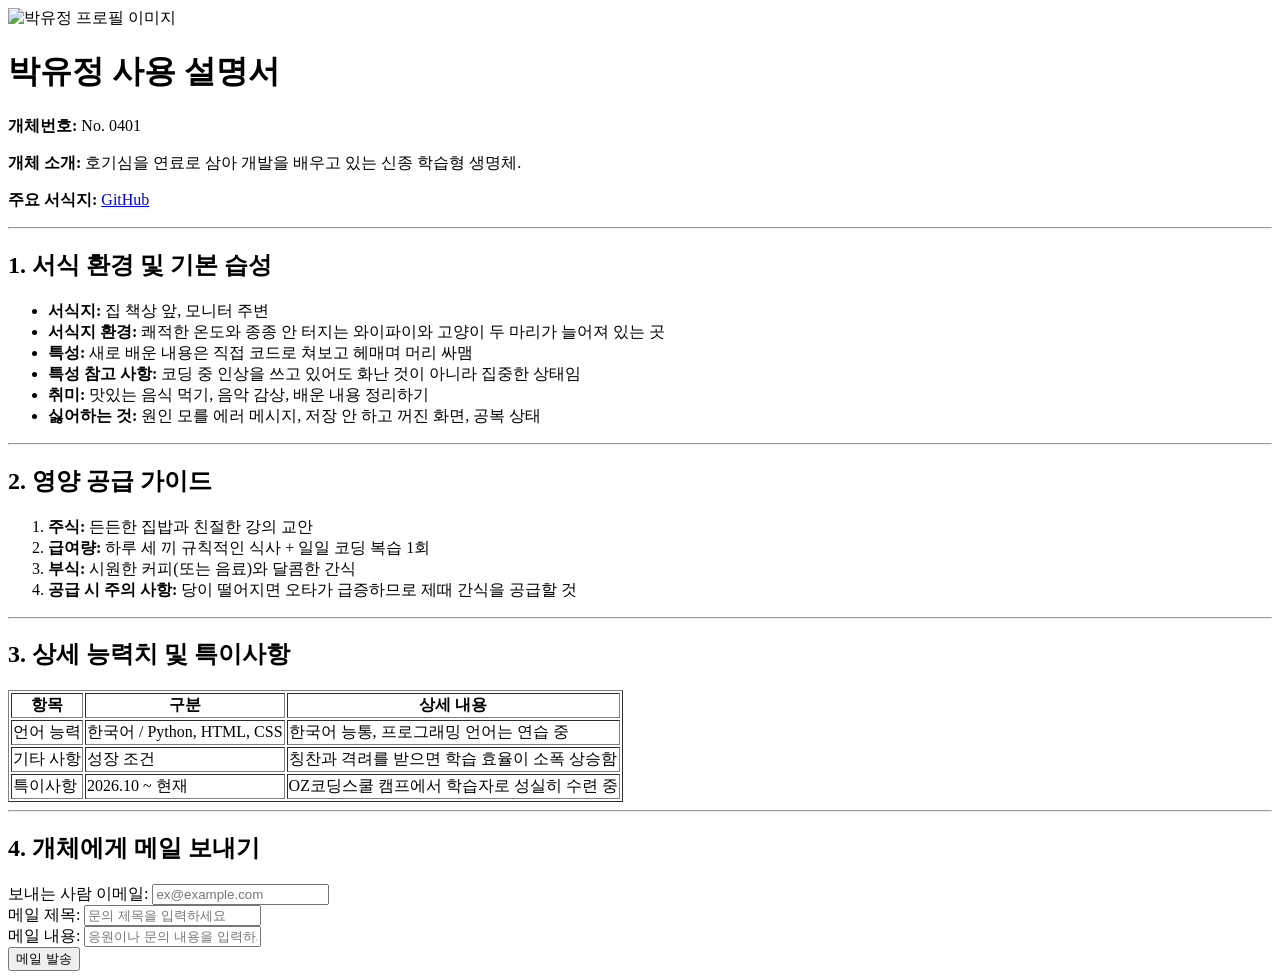
==== HTML_CSS/day1/resume_v1.html @ 0788b46f "Add HTML/CSS day1 assignment and folder tree" ====
<!DOCTYPE html>
<html lang="ko">

<head>
    <meta charset="UTF-8">
    <meta name="viewport" content="width=device-width, initial-scale=1.0">
    <title>박유정 사용설명서 (Resume)</title>
    <!-- CSS까지 적용하고 싶을 때만 아래 줄을 유지하세요 -->
    <link rel="stylesheet" href="./style.css">
</head>

<body>
    <!-- <img> 프로필 이미지 -->
    <img src="" alt="박유정 프로필 이미지" width="150">
    
    <!-- <h>, <p> 태그 활용 소개 -->
    <h1>박유정 사용 설명서</h1>
    <p><strong>개체번호:</strong> No. 0401</p>
    <p><strong>개체 소개:</strong> 호기심을 연료로 삼아 개발을 배우고 있는 신종 학습형 생명체.</p>
    <p>
        <strong>주요 서식지:</strong>
        <!-- <a> 태그 활용 깃허브 레포지토리 링크 -->
        <a href="https://github.com/RJ-Park">GitHub</a>
    </p>
    
    <hr>
    <!-- <ul>, <li> 태그 활용 -->
    <h2>1. 서식 환경 및 기본 습성</h2>
    <ul>
        <li><strong>서식지:</strong> 집 책상 앞, 모니터 주변</li>
        <li><strong>서식지 환경:</strong> 쾌적한 온도와 종종 안 터지는 와이파이와 고양이 두 마리가 늘어져 있는 곳</li>
        <li><strong>특성:</strong> 새로 배운 내용은 직접 코드로 쳐보고 헤매며 머리 싸맴</li>
        <li><strong>특성 참고 사항:</strong> 코딩 중 인상을 쓰고 있어도 화난 것이 아니라 집중한 상태임</li>
        <li><strong>취미:</strong> 맛있는 음식 먹기, 음악 감상, 배운 내용 정리하기</li>
        <li><strong>싫어하는 것:</strong> 원인 모를 에러 메시지, 저장 안 하고 꺼진 화면, 공복 상태</li>
    </ul>
    
    <hr>
    <!-- <ol>, <li> 태그 활용 -->
    <h2>2. 영양 공급 가이드</h2>
    <ol>
        <li><strong>주식:</strong> 든든한 집밥과 친절한 강의 교안</li>
        <li><strong>급여량:</strong> 하루 세 끼 규칙적인 식사 + 일일 코딩 복습 1회</li>
        <li><strong>부식:</strong> 시원한 커피(또는 음료)와 달콤한 간식</li>
        <li><strong>공급 시 주의 사항:</strong> 당이 떨어지면 오타가 급증하므로 제때 간식을 공급할 것</li>
    </ol>
    
    <hr>
    <!-- <table>, <thead>, <tbody>, <tr>, <th>, <td> 태그 활용 -->
    <h2>3. 상세 능력치 및 특이사항</h2>
    <table border="1">
        <thead>
            <tr>
                <th>항목</th>
                <th>구분</th>
                <th>상세 내용</th>
            </tr>
        </thead>
        <tbody>
            <tr>
                <td>언어 능력</td>
                <td>한국어 / Python, HTML, CSS</td>
                <td>한국어 능통, 프로그래밍 언어는 연습 중</td>
            </tr>
            <tr>
                <td>기타 사항</td>
                <td>성장 조건</td>
                <td>칭찬과 격려를 받으면 학습 효율이 소폭 상승함</td>
            </tr>
            <tr>
                <td>특이사항</td>
                <td>2026.10 ~ 현재</td>
                <td>OZ코딩스쿨 캠프에서 학습자로 성실히 수련 중</td>
            </tr>
        </tbody>
    </table>
    
    <hr>
    <!-- <form>, <input>, <button> 태그 활용 메일 발송 폼 -->
    <h2>4. 개체에게 메일 보내기</h2>
    <form action="https://httpbin.org/post" method="post">
        보내는 사람 이메일: <input type="email" name="email" placeholder="ex@example.com"><br>
        메일 제목: <input type="text" name="title" placeholder="문의 제목을 입력하세요"><br>
        메일 내용: <input type="text" name="message" placeholder="응원이나 문의 내용을 입력하세요"><br>
        <button type="submit">메일 발송</button>
    </form>

</body>

</html>
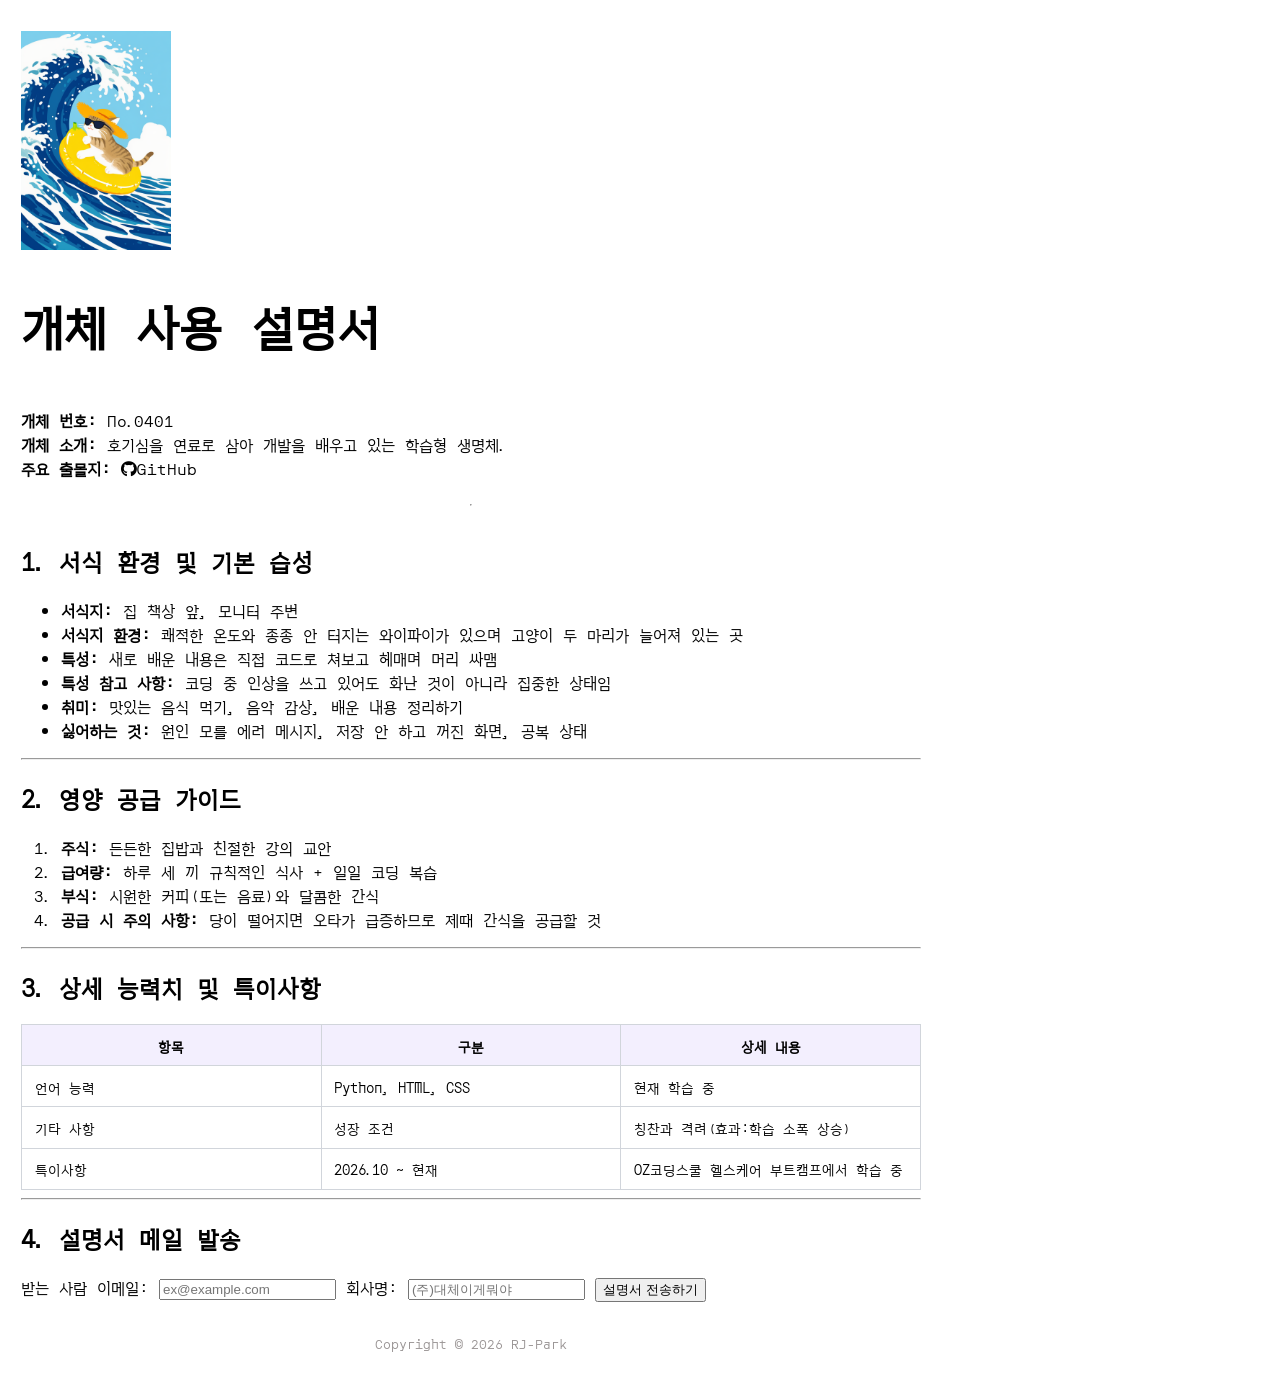
==== commit 6c08af60: "과제 폴더 업데이트" ====
--- a/HTML_CSS/day1/resume_v1.html
+++ b/HTML_CSS/day1/resume_v1.html
@@ -4,87 +4,110 @@
 <head>
     <meta charset="UTF-8">
     <meta name="viewport" content="width=device-width, initial-scale=1.0">
-    <title>박유정 사용설명서 (Resume)</title>
-    <!-- CSS까지 적용하고 싶을 때만 아래 줄을 유지하세요 -->
+    <title>개체 사용설명서 (Resume)</title>
+    <!-- 외부 CSS -->
+    <!-- Fontawesome -->
+    <link rel="stylesheet" href="https://cdnjs.cloudflare.com/ajax/libs/font-awesome/6.5.1/css/all.min.css">
     <link rel="stylesheet" href="./style.css">
+
+    <!-- Google fonts  -->
+    <link rel="preconnect" href="https://fonts.googleapis.com">
+    <link rel="preconnect" href="https://fonts.gstatic.com" crossorigin>
+    <link href="https://fonts.googleapis.com/css2?family=Orbit&display=swap" rel="stylesheet">
 </head>
 
 <body>
-    <!-- <img> 프로필 이미지 -->
-    <img src="" alt="박유정 프로필 이미지" width="150">
-    
-    <!-- <h>, <p> 태그 활용 소개 -->
-    <h1>박유정 사용 설명서</h1>
-    <p><strong>개체번호:</strong> No. 0401</p>
-    <p><strong>개체 소개:</strong> 호기심을 연료로 삼아 개발을 배우고 있는 신종 학습형 생명체.</p>
-    <p>
-        <strong>주요 서식지:</strong>
-        <!-- <a> 태그 활용 깃허브 레포지토리 링크 -->
-        <a href="https://github.com/RJ-Park">GitHub</a>
-    </p>
-    
-    <hr>
-    <!-- <ul>, <li> 태그 활용 -->
-    <h2>1. 서식 환경 및 기본 습성</h2>
-    <ul>
-        <li><strong>서식지:</strong> 집 책상 앞, 모니터 주변</li>
-        <li><strong>서식지 환경:</strong> 쾌적한 온도와 종종 안 터지는 와이파이와 고양이 두 마리가 늘어져 있는 곳</li>
-        <li><strong>특성:</strong> 새로 배운 내용은 직접 코드로 쳐보고 헤매며 머리 싸맴</li>
-        <li><strong>특성 참고 사항:</strong> 코딩 중 인상을 쓰고 있어도 화난 것이 아니라 집중한 상태임</li>
-        <li><strong>취미:</strong> 맛있는 음식 먹기, 음악 감상, 배운 내용 정리하기</li>
-        <li><strong>싫어하는 것:</strong> 원인 모를 에러 메시지, 저장 안 하고 꺼진 화면, 공복 상태</li>
-    </ul>
-    
-    <hr>
-    <!-- <ol>, <li> 태그 활용 -->
-    <h2>2. 영양 공급 가이드</h2>
-    <ol>
-        <li><strong>주식:</strong> 든든한 집밥과 친절한 강의 교안</li>
-        <li><strong>급여량:</strong> 하루 세 끼 규칙적인 식사 + 일일 코딩 복습 1회</li>
-        <li><strong>부식:</strong> 시원한 커피(또는 음료)와 달콤한 간식</li>
-        <li><strong>공급 시 주의 사항:</strong> 당이 떨어지면 오타가 급증하므로 제때 간식을 공급할 것</li>
-    </ol>
-    
-    <hr>
-    <!-- <table>, <thead>, <tbody>, <tr>, <th>, <td> 태그 활용 -->
-    <h2>3. 상세 능력치 및 특이사항</h2>
-    <table border="1">
-        <thead>
-            <tr>
-                <th>항목</th>
-                <th>구분</th>
-                <th>상세 내용</th>
-            </tr>
-        </thead>
-        <tbody>
-            <tr>
-                <td>언어 능력</td>
-                <td>한국어 / Python, HTML, CSS</td>
-                <td>한국어 능통, 프로그래밍 언어는 연습 중</td>
-            </tr>
-            <tr>
-                <td>기타 사항</td>
-                <td>성장 조건</td>
-                <td>칭찬과 격려를 받으면 학습 효율이 소폭 상승함</td>
-            </tr>
-            <tr>
-                <td>특이사항</td>
-                <td>2026.10 ~ 현재</td>
-                <td>OZ코딩스쿨 캠프에서 학습자로 성실히 수련 중</td>
-            </tr>
-        </tbody>
-    </table>
-    
-    <hr>
-    <!-- <form>, <input>, <button> 태그 활용 메일 발송 폼 -->
-    <h2>4. 개체에게 메일 보내기</h2>
-    <form action="https://httpbin.org/post" method="post">
-        보내는 사람 이메일: <input type="email" name="email" placeholder="ex@example.com"><br>
-        메일 제목: <input type="text" name="title" placeholder="문의 제목을 입력하세요"><br>
-        메일 내용: <input type="text" name="message" placeholder="응원이나 문의 내용을 입력하세요"><br>
-        <button type="submit">메일 발송</button>
-    </form>
+    <!-- 헤더 -->
+    <div id="contents">
+        <header>
+            <img src="./surfingcat.webp" alt="프로필 이미지" width="150">
+            <h1>개체 사용 설명서</h1>
+        </header>
 
+        <div id="profile">
+            <p>
+                <span><b>개체 번호:</b> No.0401</span><br>
+                <span><b>개체 소개:</b> 호기심을 연료로 삼아 개발을 배우고 있는 학습형 생명체.</span><br>
+                <span><b>주요 출몰지:</b>
+                    <a href="https://github.com/RJ-Park" id="github">
+                        <i class="fa-brands fa-github"></i>GitHub
+                    </a>
+                </span>
+            </p>
+        </div>
+        <hr>
+
+        <!-- 메인  -->
+        <main>
+            <section class="resume-section">
+                <h2>1. 서식 환경 및 기본 습성</h2>
+                <ul>
+                    <li><strong>서식지:</strong> 집 책상 앞, 모니터 주변</li>
+                    <li><strong>서식지 환경:</strong> 쾌적한 온도와 종종 안 터지는 와이파이가 있으며 고양이 두 마리가 늘어져 있는 곳</li>
+                    <li><strong>특성:</strong> 새로 배운 내용은 직접 코드로 쳐보고 헤매며 머리 싸맴</li>
+                    <li><strong>특성 참고 사항:</strong> 코딩 중 인상을 쓰고 있어도 화난 것이 아니라 집중한 상태임</li>
+                    <li><strong>취미:</strong> 맛있는 음식 먹기, 음악 감상, 배운 내용 정리하기</li>
+                    <li><strong>싫어하는 것:</strong> 원인 모를 에러 메시지, 저장 안 하고 꺼진 화면, 공복 상태</li>
+                </ul>
+                <hr>
+
+                <h2>2. 영양 공급 가이드</h2>
+                <ol>
+                    <li><strong>주식:</strong> 든든한 집밥과 친절한 강의 교안</li>
+                    <li><strong>급여량:</strong> 하루 세 끼 규칙적인 식사 + 일일 코딩 복습</li>
+                    <li><strong>부식:</strong> 시원한 커피(또는 음료)와 달콤한 간식</li>
+                    <li><strong>공급 시 주의 사항:</strong> 당이 떨어지면 오타가 급증하므로 제때 간식을 공급할 것</li>
+                </ol>
+                <hr>
+            </section>
+
+            <!-- 테이블 -->
+            <section class="resume-section">
+                <h2>3. 상세 능력치 및 특이사항</h2>
+                <table class="ability-table">
+                    <thead>
+                        <tr>
+                            <th>항목</th>
+                            <th>구분</th>
+                            <th>상세 내용</th>
+                        </tr>
+                    </thead>
+                    <tbody>
+                        <tr>
+                            <td>언어 능력</td>
+                            <td>Python, HTML, CSS</td>
+                            <td>현재 학습 중</td>
+                        </tr>
+                        <tr>
+                            <td>기타 사항</td>
+                            <td>성장 조건</td>
+                            <td>칭찬과 격려(효과:학습 소폭 상승)</td>
+                        </tr>
+                        <tr>
+                            <td>특이사항</td>
+                            <td>2026.10 ~ 현재</td>
+                            <td>OZ코딩스쿨 헬스케어 부트캠프에서 학습 중</td>
+                        </tr>
+                    </tbody>
+                </table>
+            </section>
+            <hr>
+
+            <section class="resume-section">
+                <h2>4. 설명서 메일 발송</h2>
+                <form action="https://httpbin.org/post" method="post">
+                    받는 사람 이메일: <input type="email" name="email" placeholder="ex@example.com">
+                    회사명: <input type="text" name="companyname" placeholder="(주)대체이게뭐야">
+                    <button type="submit">설명서 전송하기</button>
+                </form>
+            </section>
+        </main>
+
+        <!-- 푸터 -->
+        <footer>Copyright &#169; 2026 RJ-Park</footer>
+
+        <!-- 레이아웃을 감싸는 전체 박스 끝 (여기에 있어야 함) -->
+    </div>
 </body>
 
 </html>
--- a/HTML_CSS/day1/style.css
+++ b/HTML_CSS/day1/style.css
@@ -0,0 +1,81 @@
+body {
+    margin: 0;
+    font-family: "Orbit", sans-serif;
+}
+        
+#contents {
+    max-width: 900px;
+    margin: 1px;
+    padding: 20px;
+    min-height: 100vh;
+    display: flex;
+    flex-direction: column;
+}
+
+header {
+    font-family: "Orbit", sans-serif;
+    font-size: x-large;
+    font-weight: bold;
+    margin-top: 10px;
+}
+
+#english {
+    position: absolute;
+    top: 10px;
+    right: 10px;
+    font-size: small;
+    color: gray;
+}
+
+#contact-row {
+    font-size: x-small;
+
+    display: flex;
+    justify-content: center;
+    gap: 10px;
+}
+
+#github {
+    color: inherit;
+    text-decoration: none;
+}
+        
+#github:hover {
+    color: rgb(145, 66, 66);
+    text-decoration: underline;
+}
+
+main {
+    flex: 1;
+    margin-top: 10px;
+}
+
+.ability-table {
+    width: 100%;
+    border-collapse: collapse;
+    font-size: 0.9rem;
+    margin-top: 0.5rem;
+    table-layout: fixed;
+    word-break: keep-all;
+}
+
+.ability-table th,
+.ability-table td {
+    border: 1px solid #d1d5db;
+    padding: 0.6rem 0.8rem;
+    text-align: left;
+}
+
+.ability-table thead th {
+    background-color: #f3effe;
+    text-align: center;
+    font-weight: bold;
+}
+
+footer {
+    font-size: small;
+    color: rgb(154, 149, 149);
+    text-align: center;
+    margin-top: 2rem;
+    margin-bottom: 0.8rem;
+}
